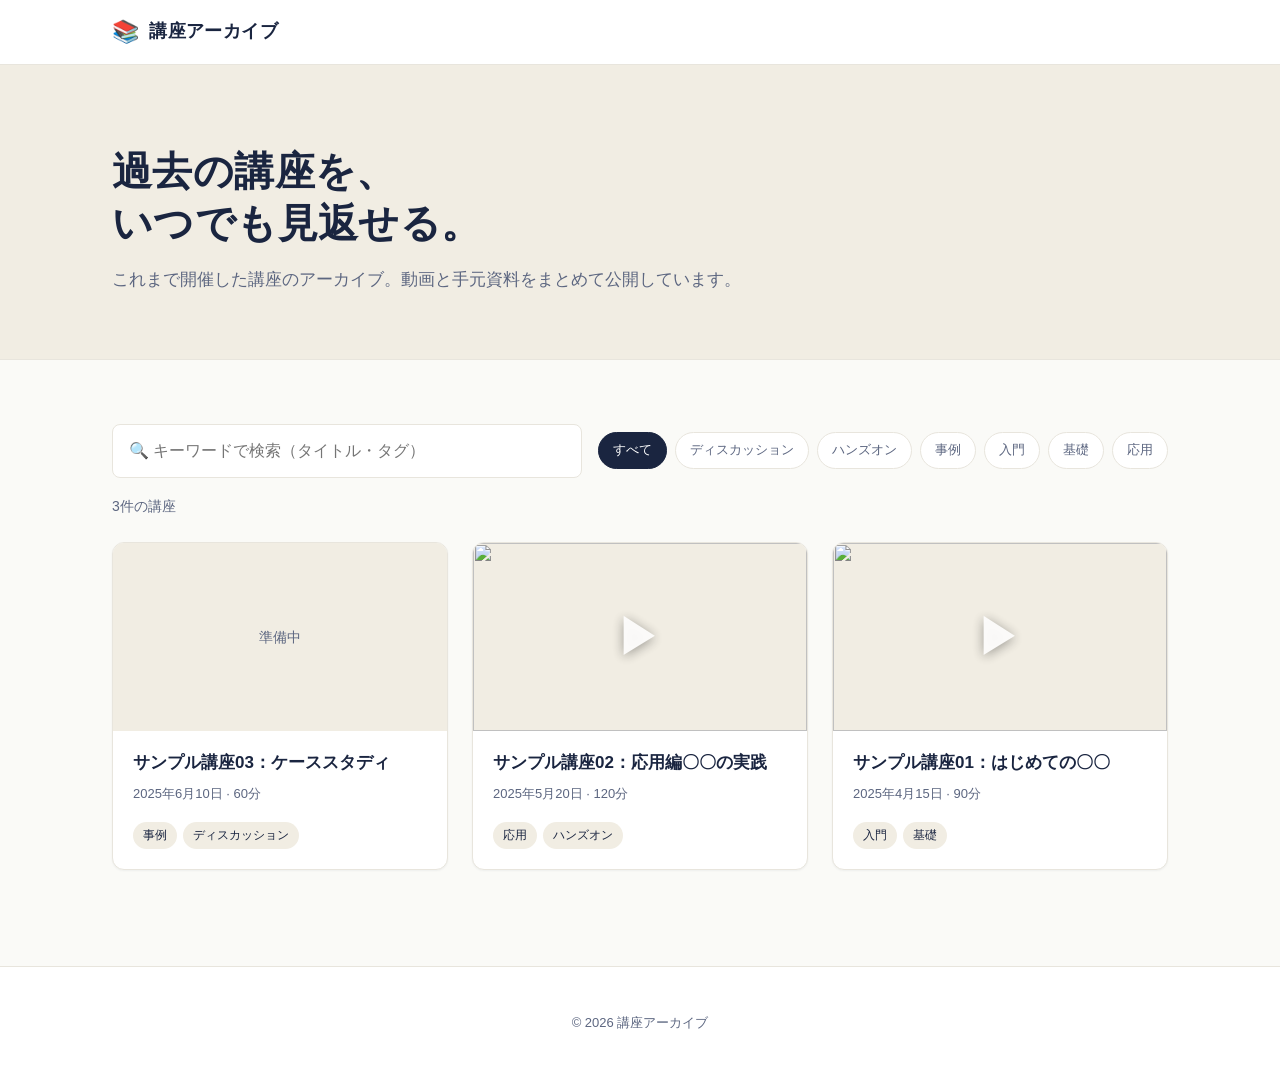
==== src/index.html @ 5f937984 "初回リリース：講座アーカイブサイト" ====
<!DOCTYPE html>
<html lang="ja">
<head>
  <meta charset="UTF-8">
  <meta name="viewport" content="width=device-width, initial-scale=1.0">
  <title>講座アーカイブ</title>
  <meta name="description" content="過去に開催した講座の動画と資料をいつでも見返せるアーカイブサイト。">
  <meta property="og:title" content="講座アーカイブ">
  <meta property="og:description" content="過去に開催した講座の動画と資料をいつでも見返せるアーカイブサイト。">
  <meta property="og:type" content="website">
  <link rel="stylesheet" href="css/style.css">
  <link rel="icon" href="data:image/svg+xml,<svg xmlns=%22http://www.w3.org/2000/svg%22 viewBox=%220 0 100 100%22><text y=%22.9em%22 font-size=%2290%22>📚</text></svg>">
</head>
<body>
  <header class="site-header">
    <div class="container header-inner">
      <a href="index.html" class="site-logo">
        <span class="logo-icon" aria-hidden="true">📚</span>
        <span class="logo-text">講座アーカイブ</span>
      </a>
    </div>
  </header>

  <main>
    <section class="hero">
      <div class="container">
        <h1 class="hero-title">過去の講座を、<br>いつでも見返せる。</h1>
        <p class="hero-sub">これまで開催した講座のアーカイブ。動画と手元資料をまとめて公開しています。</p>
      </div>
    </section>

    <section class="courses-section">
      <div class="container">
        <div class="filter-bar">
          <input type="search" id="search-input" class="search-input" placeholder="🔍 キーワードで検索（タイトル・タグ）">
          <div class="tag-filter" id="tag-filter" aria-label="タグで絞り込み"></div>
        </div>

        <p class="result-count" id="result-count" aria-live="polite"></p>

        <div class="courses-grid" id="courses-grid">
          <!-- JSで生成 -->
        </div>

        <p class="empty-state" id="empty-state" hidden>該当する講座が見つかりませんでした。</p>
      </div>
    </section>
  </main>

  <footer class="site-footer">
    <div class="container">
      <p>&copy; <span id="footer-year"></span> 講座アーカイブ</p>
    </div>
  </footer>

  <script src="data/courses.js"></script>
  <script src="js/main.js"></script>
</body>
</html>
---- src/css/style.css ----
/* ============================================
   講座アーカイブ — base style
   ============================================ */

:root {
  --bg: #FAFAF7;
  --surface: #FFFFFF;
  --text: #1A2540;
  --text-sub: #5C6680;
  --border: #E8E5DD;
  --accent: #D26A4E;
  --accent-dark: #A24E36;
  --hi-bg: #F1EDE3;
  --shadow-sm: 0 1px 2px rgba(26, 37, 64, 0.05);
  --shadow-md: 0 4px 12px rgba(26, 37, 64, 0.08);
  --shadow-lg: 0 8px 24px rgba(26, 37, 64, 0.12);
  --radius: 12px;
  --radius-sm: 8px;
  --container: 1120px;
  --font: -apple-system, BlinkMacSystemFont, "Hiragino Kaku Gothic ProN", "Yu Gothic", YuGothic, Meiryo, sans-serif;
}

* { box-sizing: border-box; }

html { scroll-behavior: smooth; }

body {
  margin: 0;
  font-family: var(--font);
  background: var(--bg);
  color: var(--text);
  font-size: 16px;
  line-height: 1.75;
  -webkit-font-smoothing: antialiased;
}

a { color: var(--accent); text-decoration: none; transition: color 0.15s ease; }
a:hover { color: var(--accent-dark); }
a:focus-visible { outline: 2px solid var(--accent); outline-offset: 2px; border-radius: 2px; }

img { max-width: 100%; display: block; }

.container {
  max-width: var(--container);
  margin: 0 auto;
  padding: 0 32px;
}
@media (max-width: 640px) {
  .container { padding: 0 16px; }
}

/* ============================================
   Header
   ============================================ */
.site-header {
  background: var(--surface);
  border-bottom: 1px solid var(--border);
  position: sticky;
  top: 0;
  z-index: 100;
  backdrop-filter: saturate(180%) blur(10px);
}
.header-inner {
  display: flex;
  align-items: center;
  height: 64px;
}
.site-logo {
  display: flex;
  align-items: center;
  gap: 10px;
  color: var(--text);
  font-weight: 700;
  font-size: 18px;
  letter-spacing: 0.02em;
}
.site-logo:hover { color: var(--text); }
.logo-icon { font-size: 22px; }

/* ============================================
   Hero
   ============================================ */
.hero {
  background: var(--hi-bg);
  padding: 80px 0 64px;
  border-bottom: 1px solid var(--border);
}
.hero-title {
  font-size: 40px;
  line-height: 1.3;
  font-weight: 700;
  margin: 0 0 16px;
  letter-spacing: 0.01em;
}
.hero-sub {
  color: var(--text-sub);
  font-size: 17px;
  margin: 0;
  max-width: 640px;
}
@media (max-width: 640px) {
  .hero { padding: 56px 0 40px; }
  .hero-title { font-size: 28px; }
  .hero-sub { font-size: 15px; }
}

/* ============================================
   Courses section
   ============================================ */
.courses-section { padding: 64px 0 96px; }
@media (max-width: 640px) {
  .courses-section { padding: 40px 0 64px; }
}

.filter-bar {
  display: flex;
  flex-wrap: wrap;
  gap: 16px;
  align-items: center;
  margin-bottom: 16px;
}
.search-input {
  flex: 1 1 280px;
  font: inherit;
  padding: 12px 16px;
  border: 1px solid var(--border);
  background: var(--surface);
  border-radius: var(--radius-sm);
  color: var(--text);
  transition: border-color 0.15s ease, box-shadow 0.15s ease;
}
.search-input:focus {
  outline: none;
  border-color: var(--accent);
  box-shadow: 0 0 0 3px rgba(210, 106, 78, 0.15);
}

.tag-filter {
  display: flex;
  flex-wrap: wrap;
  gap: 8px;
}
.tag-btn {
  font: inherit;
  font-size: 13px;
  padding: 6px 14px;
  border: 1px solid var(--border);
  background: var(--surface);
  border-radius: 999px;
  cursor: pointer;
  color: var(--text-sub);
  transition: all 0.15s ease;
}
.tag-btn:hover { color: var(--text); border-color: var(--text-sub); }
.tag-btn.active {
  background: var(--text);
  border-color: var(--text);
  color: var(--surface);
}

.result-count {
  margin: 0 0 24px;
  color: var(--text-sub);
  font-size: 14px;
}

.courses-grid {
  display: grid;
  grid-template-columns: repeat(3, 1fr);
  gap: 24px;
}
@media (max-width: 1024px) {
  .courses-grid { grid-template-columns: repeat(2, 1fr); }
}
@media (max-width: 640px) {
  .courses-grid { grid-template-columns: 1fr; gap: 16px; }
}

.course-card {
  background: var(--surface);
  border: 1px solid var(--border);
  border-radius: var(--radius);
  overflow: hidden;
  box-shadow: var(--shadow-sm);
  display: flex;
  flex-direction: column;
  transition: transform 0.2s ease, box-shadow 0.2s ease;
  color: inherit;
}
.course-card:hover {
  transform: translateY(-2px);
  box-shadow: var(--shadow-lg);
  color: inherit;
}
.course-thumb {
  aspect-ratio: 16/9;
  background: var(--hi-bg);
  position: relative;
  overflow: hidden;
}
.course-thumb img {
  width: 100%; height: 100%;
  object-fit: cover;
  display: block;
}
.course-thumb .play-icon {
  position: absolute;
  inset: 0;
  display: flex;
  align-items: center;
  justify-content: center;
  font-size: 48px;
  color: rgba(255, 255, 255, 0.95);
  text-shadow: 0 2px 12px rgba(0, 0, 0, 0.4);
  opacity: 0.9;
  transition: opacity 0.2s ease, transform 0.2s ease;
}
.course-card:hover .play-icon {
  opacity: 1;
  transform: scale(1.1);
}
.course-thumb.no-video {
  display: flex;
  align-items: center;
  justify-content: center;
  color: var(--text-sub);
  font-size: 14px;
}

.course-body {
  padding: 20px;
  display: flex;
  flex-direction: column;
  gap: 8px;
  flex: 1;
}
.course-title {
  margin: 0;
  font-size: 17px;
  font-weight: 700;
  line-height: 1.4;
  color: var(--text);
}
.course-meta {
  font-size: 13px;
  color: var(--text-sub);
}
.course-tags {
  display: flex;
  flex-wrap: wrap;
  gap: 6px;
  margin-top: auto;
  padding-top: 8px;
}
.tag {
  display: inline-block;
  font-size: 12px;
  padding: 3px 10px;
  background: var(--hi-bg);
  color: var(--text);
  border-radius: 999px;
}

.empty-state {
  text-align: center;
  color: var(--text-sub);
  padding: 48px 0;
}

/* ============================================
   Course detail
   ============================================ */
.back-link {
  display: inline-block;
  margin: 32px 0 16px;
  color: var(--text-sub);
  font-size: 14px;
}
.back-link:hover { color: var(--accent); }

.course-article {
  padding-bottom: 80px;
}
.course-article h1 {
  font-size: 32px;
  line-height: 1.3;
  margin: 8px 0 16px;
}
.course-article .article-meta {
  color: var(--text-sub);
  font-size: 14px;
  margin: 0 0 24px;
  display: flex;
  flex-wrap: wrap;
  gap: 12px;
  align-items: center;
}
.course-article .article-meta .tags-inline {
  display: flex; gap: 6px; flex-wrap: wrap;
}

.video-wrap {
  aspect-ratio: 16/9;
  background: #000;
  border-radius: var(--radius);
  overflow: hidden;
  box-shadow: var(--shadow-md);
  margin-bottom: 40px;
}
.video-wrap iframe {
  width: 100%; height: 100%; border: 0; display: block;
}
.video-placeholder {
  width: 100%; height: 100%;
  display: flex; align-items: center; justify-content: center;
  background: var(--hi-bg);
  color: var(--text-sub);
  font-size: 15px;
}

.course-article h2 {
  font-size: 22px;
  margin: 40px 0 16px;
  padding-bottom: 8px;
  border-bottom: 1px solid var(--border);
}
.course-description {
  white-space: pre-wrap;
  color: var(--text);
  font-size: 16px;
}

.materials-list {
  display: grid;
  gap: 12px;
  grid-template-columns: repeat(auto-fill, minmax(280px, 1fr));
}
.material-card {
  background: var(--surface);
  border: 1px solid var(--border);
  border-radius: var(--radius);
  padding: 16px 20px;
  display: flex;
  align-items: center;
  gap: 16px;
  transition: border-color 0.15s ease, box-shadow 0.15s ease;
  color: inherit;
}
.material-card:hover {
  border-color: var(--accent);
  box-shadow: var(--shadow-md);
  color: inherit;
}
.material-icon {
  flex-shrink: 0;
  width: 44px; height: 44px;
  background: var(--hi-bg);
  border-radius: var(--radius-sm);
  display: flex; align-items: center; justify-content: center;
  font-size: 22px;
}
.material-info { flex: 1; min-width: 0; }
.material-title {
  font-weight: 600;
  font-size: 15px;
  color: var(--text);
  line-height: 1.4;
  margin-bottom: 2px;
}
.material-detail {
  font-size: 12px;
  color: var(--text-sub);
}
.material-action {
  flex-shrink: 0;
  background: var(--accent);
  color: var(--surface);
  font-size: 13px;
  font-weight: 600;
  padding: 8px 16px;
  border-radius: var(--radius-sm);
  white-space: nowrap;
}

/* ============================================
   Footer
   ============================================ */
.site-footer {
  border-top: 1px solid var(--border);
  padding: 32px 0;
  color: var(--text-sub);
  font-size: 13px;
  text-align: center;
  background: var(--surface);
}

/* ============================================
   Reduced motion
   ============================================ */
@media (prefers-reduced-motion: reduce) {
  * { transition: none !important; animation: none !important; }
}
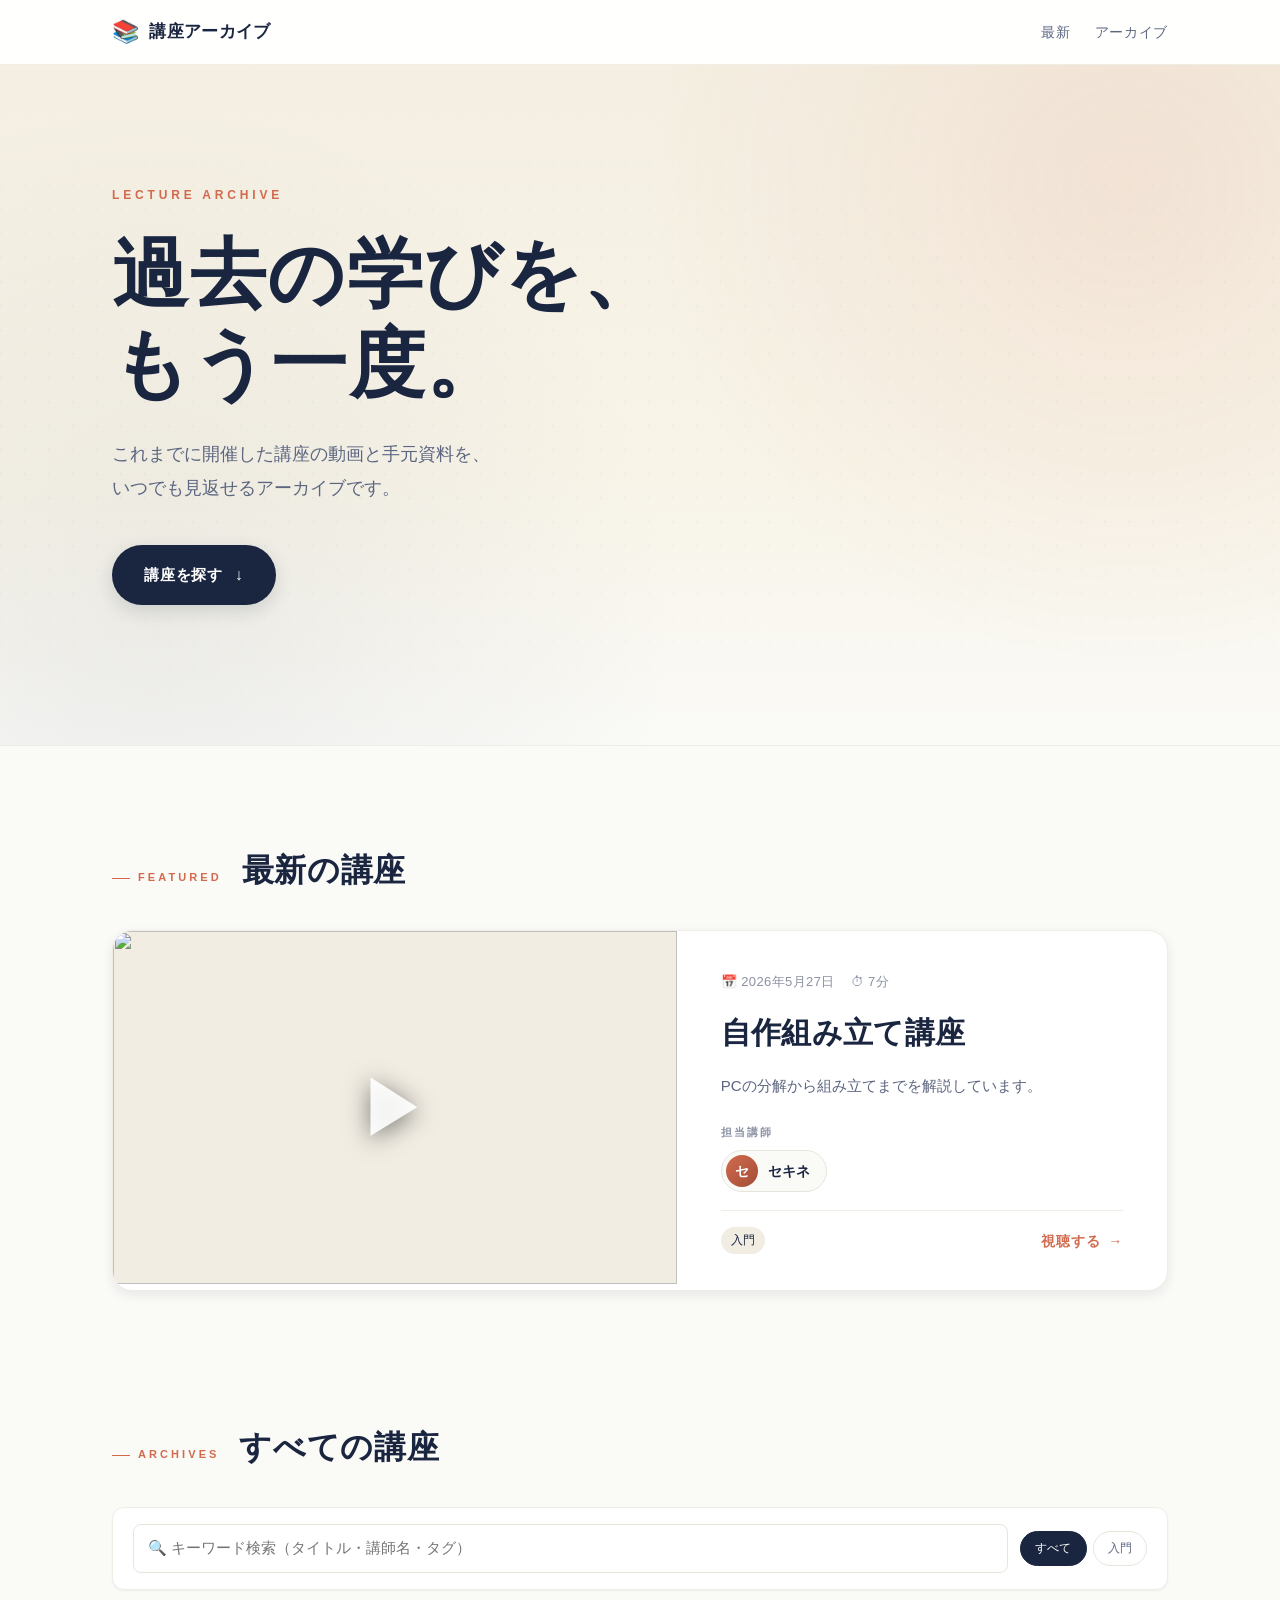
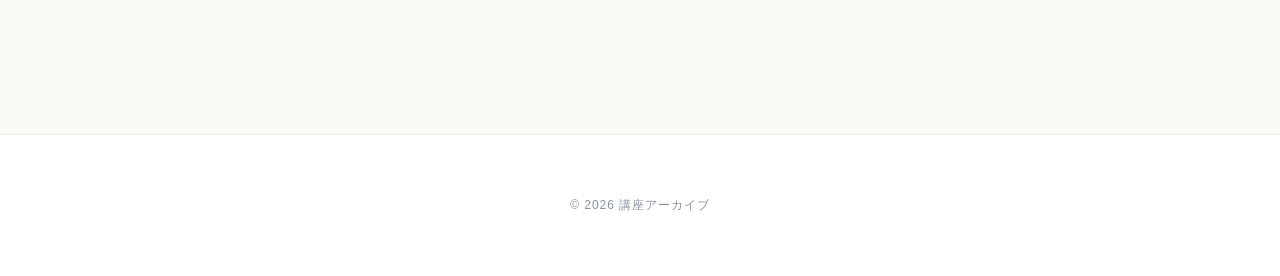
==== commit 42b7c9ed: "feat: トップを「プレミアム・エディトリアル」レイアウトに刷新（大型ヒーロー+FEATURED+ARCHIVES）+ 詳細ページの上品化" ====
--- a/src/index.html
+++ b/src/index.html
@@ -4,11 +4,11 @@
   <meta charset="UTF-8">
   <meta name="viewport" content="width=device-width, initial-scale=1.0">
   <title>講座アーカイブ</title>
-  <meta name="description" content="過去に開催した講座の動画と資料をいつでも見返せるアーカイブサイト。">
+  <meta name="description" content="過去に開催した講座の動画と資料をいつでも見返せるアーカイブ。">
   <meta property="og:title" content="講座アーカイブ">
-  <meta property="og:description" content="過去に開催した講座の動画と資料をいつでも見返せるアーカイブサイト。">
+  <meta property="og:description" content="過去に開催した講座の動画と資料を、いつでも見返せるアーカイブです。">
   <meta property="og:type" content="website">
-  <link rel="stylesheet" href="css/style.css">
+  <link rel="stylesheet" href="css/style.css?v=8">
   <link rel="icon" href="data:image/svg+xml,<svg xmlns=%22http://www.w3.org/2000/svg%22 viewBox=%220 0 100 100%22><text y=%22.9em%22 font-size=%2290%22>📚</text></svg>">
 </head>
 <body>
@@ -18,28 +18,60 @@
         <span class="logo-icon" aria-hidden="true">📚</span>
         <span class="logo-text">講座アーカイブ</span>
       </a>
+      <nav class="site-nav">
+        <a href="#featured-section">最新</a>
+        <a href="#courses">アーカイブ</a>
+      </nav>
     </div>
   </header>
 
   <main>
-    <section class="hero">
-      <div class="container">
-        <h1 class="hero-title">過去の講座を、<br>いつでも見返せる。</h1>
-        <p class="hero-sub">これまで開催した講座のアーカイブ。動画と手元資料をまとめて公開しています。</p>
+    <!-- ヒーロー -->
+    <section class="hero hero-editorial">
+      <div class="hero-decor" aria-hidden="true"></div>
+      <div class="container hero-inner">
+        <p class="hero-eyebrow">LECTURE ARCHIVE</p>
+        <h1 class="hero-title">
+          過去の学びを、<br>
+          もう一度。
+        </h1>
+        <p class="hero-sub">
+          これまでに開催した講座の動画と手元資料を、<br class="br-pc">いつでも見返せるアーカイブです。
+        </p>
+        <a href="#courses" class="hero-cta">
+          講座を探す
+          <span class="hero-cta-arrow" aria-hidden="true">↓</span>
+        </a>
       </div>
     </section>
 
-    <section class="courses-section">
+    <!-- FEATURED：最新講座 -->
+    <section id="featured-section" class="featured-section" hidden>
       <div class="container">
+        <header class="section-header">
+          <p class="section-eyebrow">FEATURED</p>
+          <h2 class="section-title">最新の講座</h2>
+        </header>
+        <div id="featured-slot"><!-- JSで描画 --></div>
+      </div>
+    </section>
+
+    <!-- ARCHIVES：一覧 -->
+    <section id="courses" class="archives-section">
+      <div class="container">
+        <header class="section-header">
+          <p class="section-eyebrow">ARCHIVES</p>
+          <h2 class="section-title">すべての講座</h2>
+        </header>
+
         <div class="filter-bar">
-          <input type="search" id="search-input" class="search-input" placeholder="🔍 キーワードで検索（タイトル・タグ）">
+          <input type="search" id="search-input" class="search-input" placeholder="🔍 キーワード検索（タイトル・講師名・タグ）">
           <div class="tag-filter" id="tag-filter" aria-label="タグで絞り込み"></div>
         </div>
-
         <p class="result-count" id="result-count" aria-live="polite"></p>
 
         <div class="courses-grid" id="courses-grid">
-          <!-- JSで生成 -->
+          <!-- JSで描画 -->
         </div>
 
         <p class="empty-state" id="empty-state" hidden>該当する講座が見つかりませんでした。</p>
@@ -53,7 +85,7 @@
     </div>
   </footer>
 
-  <script src="data/courses.js"></script>
-  <script src="js/main.js"></script>
+  <script src="data/courses.js?v=8"></script>
+  <script src="js/main.js?v=8"></script>
 </body>
 </html>
--- a/src/css/style.css
+++ b/src/css/style.css
@@ -7,17 +7,25 @@
   --surface: #FFFFFF;
   --text: #1A2540;
   --text-sub: #5C6680;
+  --text-soft: #8B91A3;
   --border: #E8E5DD;
+  --border-soft: #F0EDE5;
   --accent: #D26A4E;
   --accent-dark: #A24E36;
   --hi-bg: #F1EDE3;
+  --hi-bg-2: #E8E2D0;
   --shadow-sm: 0 1px 2px rgba(26, 37, 64, 0.05);
   --shadow-md: 0 4px 12px rgba(26, 37, 64, 0.08);
   --shadow-lg: 0 8px 24px rgba(26, 37, 64, 0.12);
+  --shadow-xl: 0 16px 48px rgba(26, 37, 64, 0.16);
   --radius: 12px;
   --radius-sm: 8px;
+  --radius-lg: 20px;
   --container: 1120px;
+  --container-wide: 1240px;
   --font: -apple-system, BlinkMacSystemFont, "Hiragino Kaku Gothic ProN", "Yu Gothic", YuGothic, Meiryo, sans-serif;
+  --font-serif: "Hiragino Mincho ProN", "Yu Mincho", YuMincho, "Times New Roman", serif;
+  --font-display: "Helvetica Neue", -apple-system, BlinkMacSystemFont, "Hiragino Kaku Gothic ProN", "Yu Gothic", sans-serif;
 }
 
 * { box-sizing: border-box; }
@@ -53,17 +61,20 @@
    Header
    ============================================ */
 .site-header {
-  background: var(--surface);
-  border-bottom: 1px solid var(--border);
+  background: rgba(255, 255, 255, 0.85);
+  border-bottom: 1px solid var(--border-soft);
   position: sticky;
   top: 0;
   z-index: 100;
-  backdrop-filter: saturate(180%) blur(10px);
+  backdrop-filter: saturate(180%) blur(12px);
+  -webkit-backdrop-filter: saturate(180%) blur(12px);
 }
 .header-inner {
   display: flex;
   align-items: center;
+  justify-content: space-between;
   height: 64px;
+  gap: 24px;
 }
 .site-logo {
   display: flex;
@@ -71,62 +82,325 @@
   gap: 10px;
   color: var(--text);
   font-weight: 700;
-  font-size: 18px;
+  font-size: 17px;
   letter-spacing: 0.02em;
 }
 .site-logo:hover { color: var(--text); }
 .logo-icon { font-size: 22px; }
 
-/* ============================================
-   Hero
-   ============================================ */
-.hero {
+.site-nav {
+  display: flex;
+  gap: 24px;
+  font-size: 14px;
+  font-weight: 500;
+}
+.site-nav a {
+  color: var(--text-sub);
+  letter-spacing: 0.05em;
+  transition: color 0.15s ease;
+}
+.site-nav a:hover { color: var(--text); }
+@media (max-width: 640px) {
+  .site-nav { display: none; }
+}
+
+/* ============================================
+   Hero (Editorial)
+   ============================================ */
+.hero-editorial {
+  position: relative;
+  padding: 120px 0 140px;
+  background: linear-gradient(180deg, #F4EFE2 0%, #F8F4E8 60%, var(--bg) 100%);
+  overflow: hidden;
+  border-bottom: 1px solid var(--border-soft);
+}
+.hero-decor {
+  position: absolute;
+  inset: 0;
+  pointer-events: none;
+  background-image:
+    radial-gradient(circle at 88% 18%, rgba(210, 106, 78, 0.10) 0%, transparent 38%),
+    radial-gradient(circle at 12% 82%, rgba(26, 37, 64, 0.06) 0%, transparent 42%);
+}
+.hero-decor::after {
+  content: "";
+  position: absolute;
+  inset: 0;
+  background-image: radial-gradient(circle at 1px 1px, rgba(26, 37, 64, 0.06) 1px, transparent 0);
+  background-size: 24px 24px;
+  opacity: 0.5;
+  mask-image: linear-gradient(180deg, transparent 0%, #000 30%, #000 70%, transparent 100%);
+  -webkit-mask-image: linear-gradient(180deg, transparent 0%, #000 30%, #000 70%, transparent 100%);
+}
+.hero-inner { position: relative; }
+.hero-eyebrow {
+  font-family: var(--font-display);
+  font-size: 12px;
+  font-weight: 700;
+  letter-spacing: 0.32em;
+  color: var(--accent);
+  margin: 0 0 24px;
+  text-transform: uppercase;
+}
+.hero-title {
+  font-family: var(--font-serif);
+  font-weight: 600;
+  font-size: clamp(40px, 6.4vw, 76px);
+  line-height: 1.18;
+  letter-spacing: 0.02em;
+  margin: 0 0 28px;
+  color: var(--text);
+}
+.hero-sub {
+  color: var(--text-sub);
+  font-size: clamp(15px, 1.4vw, 18px);
+  line-height: 1.9;
+  margin: 0 0 40px;
+  max-width: 560px;
+}
+.br-pc { display: none; }
+@media (min-width: 720px) { .br-pc { display: inline; } }
+
+.hero-cta {
+  display: inline-flex;
+  align-items: center;
+  gap: 12px;
+  padding: 16px 32px;
+  background: var(--text);
+  color: var(--surface);
+  border-radius: 999px;
+  font-size: 15px;
+  font-weight: 600;
+  letter-spacing: 0.05em;
+  transition: transform 0.2s ease, background 0.2s ease, box-shadow 0.2s ease;
+  box-shadow: 0 6px 18px rgba(26, 37, 64, 0.15);
+}
+.hero-cta:hover {
+  color: var(--surface);
+  background: #0F1A2E;
+  transform: translateY(-2px);
+  box-shadow: 0 10px 24px rgba(26, 37, 64, 0.20);
+}
+.hero-cta-arrow {
+  font-size: 16px;
+  transition: transform 0.3s ease;
+}
+.hero-cta:hover .hero-cta-arrow {
+  transform: translateY(3px);
+}
+
+@media (max-width: 640px) {
+  .hero-editorial { padding: 80px 0 90px; }
+}
+
+/* ============================================
+   Section header (eyebrow + title)
+   ============================================ */
+.section-header {
+  margin-bottom: 32px;
+  display: flex;
+  align-items: baseline;
+  gap: 20px;
+  flex-wrap: wrap;
+}
+.section-eyebrow {
+  font-family: var(--font-display);
+  font-size: 11px;
+  font-weight: 700;
+  letter-spacing: 0.28em;
+  color: var(--accent);
+  margin: 0;
+  text-transform: uppercase;
+  position: relative;
+  padding-left: 26px;
+}
+.section-eyebrow::before {
+  content: "";
+  position: absolute;
+  left: 0;
+  top: 50%;
+  width: 18px;
+  height: 1px;
+  background: var(--accent);
+}
+.section-title {
+  font-family: var(--font-serif);
+  font-size: clamp(24px, 3vw, 32px);
+  font-weight: 600;
+  letter-spacing: 0.02em;
+  margin: 0;
+  color: var(--text);
+}
+
+/* ============================================
+   FEATURED section
+   ============================================ */
+.featured-section {
+  padding: 96px 0 64px;
+}
+.featured-card {
+  display: grid;
+  grid-template-columns: 1.15fr 1fr;
+  background: var(--surface);
+  border: 1px solid var(--border-soft);
+  border-radius: var(--radius-lg);
+  overflow: hidden;
+  box-shadow: var(--shadow-md);
+  transition: transform 0.3s cubic-bezier(0.2, 0.7, 0.2, 1), box-shadow 0.3s ease;
+  color: inherit;
+}
+.featured-card:hover {
+  transform: translateY(-4px);
+  box-shadow: var(--shadow-xl);
+  color: inherit;
+}
+@media (max-width: 860px) {
+  .featured-card { grid-template-columns: 1fr; }
+}
+
+.featured-thumb {
+  position: relative;
   background: var(--hi-bg);
-  padding: 80px 0 64px;
-  border-bottom: 1px solid var(--border);
-}
-.hero-title {
-  font-size: 40px;
-  line-height: 1.3;
+  aspect-ratio: 16 / 10;
+  overflow: hidden;
+}
+.featured-thumb img {
+  width: 100%; height: 100%;
+  object-fit: cover;
+  transition: transform 0.6s ease;
+}
+.featured-card:hover .featured-thumb img {
+  transform: scale(1.04);
+}
+.featured-thumb.no-video {
+  display: flex; align-items: center; justify-content: center;
+  color: var(--text-sub);
+}
+.play-icon-lg {
+  position: absolute;
+  inset: 0;
+  display: flex;
+  align-items: center;
+  justify-content: center;
+  font-size: 72px;
+  color: rgba(255,255,255,0.9);
+  text-shadow: 0 4px 24px rgba(0,0,0,0.5);
+  pointer-events: none;
+  transition: transform 0.3s ease, opacity 0.3s ease;
+}
+.featured-card:hover .play-icon-lg {
+  transform: scale(1.1);
+}
+
+.featured-body {
+  padding: 40px 44px 36px;
+  display: flex;
+  flex-direction: column;
+  gap: 18px;
+}
+@media (max-width: 640px) {
+  .featured-body { padding: 28px 24px 24px; gap: 14px; }
+}
+.featured-meta {
+  display: flex;
+  gap: 16px;
+  flex-wrap: wrap;
+  color: var(--text-soft);
+  font-size: 13px;
+  font-weight: 500;
+  letter-spacing: 0.03em;
+}
+.featured-title {
+  font-family: var(--font-serif);
+  font-size: clamp(22px, 2.6vw, 30px);
+  font-weight: 600;
+  line-height: 1.4;
+  letter-spacing: 0.01em;
+  margin: 0;
+  color: var(--text);
+}
+.featured-desc {
+  color: var(--text-sub);
+  font-size: 15px;
+  line-height: 1.8;
+  margin: 0;
+}
+.featured-lecturers {
+  display: flex;
+  flex-direction: column;
+  gap: 8px;
+  padding-top: 6px;
+}
+.featured-lecturers-label {
+  font-size: 11px;
   font-weight: 700;
-  margin: 0 0 16px;
-  letter-spacing: 0.01em;
-}
-.hero-sub {
-  color: var(--text-sub);
-  font-size: 17px;
-  margin: 0;
-  max-width: 640px;
-}
-@media (max-width: 640px) {
-  .hero { padding: 56px 0 40px; }
-  .hero-title { font-size: 28px; }
-  .hero-sub { font-size: 15px; }
-}
-
-/* ============================================
-   Courses section
+  letter-spacing: 0.18em;
+  color: var(--text-soft);
+}
+.featured-footer {
+  margin-top: auto;
+  padding-top: 16px;
+  display: flex;
+  align-items: center;
+  justify-content: space-between;
+  gap: 12px;
+  flex-wrap: wrap;
+  border-top: 1px solid var(--border-soft);
+}
+.featured-tags {
+  display: flex; gap: 6px; flex-wrap: wrap;
+}
+.featured-cta {
+  display: inline-flex;
+  align-items: center;
+  gap: 8px;
+  font-size: 14px;
+  font-weight: 700;
+  color: var(--accent);
+  letter-spacing: 0.05em;
+  transition: gap 0.2s ease;
+}
+.featured-card:hover .featured-cta {
+  gap: 14px;
+}
+
+/* ============================================
+   ARCHIVES section
+   ============================================ */
+.archives-section {
+  padding: 64px 0 120px;
+}
+
+/* ============================================
+   Courses section (legacy alias for backward compat)
    ============================================ */
 .courses-section { padding: 64px 0 96px; }
 @media (max-width: 640px) {
-  .courses-section { padding: 40px 0 64px; }
+  .courses-section,
+  .archives-section { padding: 40px 0 64px; }
 }
 
 .filter-bar {
   display: flex;
   flex-wrap: wrap;
-  gap: 16px;
-  align-items: center;
-  margin-bottom: 16px;
+  gap: 12px;
+  align-items: center;
+  margin-bottom: 12px;
+  padding: 16px 20px;
+  background: var(--surface);
+  border: 1px solid var(--border-soft);
+  border-radius: var(--radius);
+  box-shadow: var(--shadow-sm);
 }
 .search-input {
   flex: 1 1 280px;
   font: inherit;
-  padding: 12px 16px;
+  padding: 10px 14px;
   border: 1px solid var(--border);
   background: var(--surface);
   border-radius: var(--radius-sm);
   color: var(--text);
+  font-size: 15px;
   transition: border-color 0.15s ease, box-shadow 0.15s ease;
 }
 .search-input:focus {
@@ -138,17 +412,19 @@
 .tag-filter {
   display: flex;
   flex-wrap: wrap;
-  gap: 8px;
+  gap: 6px;
 }
 .tag-btn {
   font: inherit;
-  font-size: 13px;
+  font-size: 12px;
+  font-weight: 500;
   padding: 6px 14px;
   border: 1px solid var(--border);
-  background: var(--surface);
+  background: transparent;
   border-radius: 999px;
   cursor: pointer;
   color: var(--text-sub);
+  letter-spacing: 0.02em;
   transition: all 0.15s ease;
 }
 .tag-btn:hover { color: var(--text); border-color: var(--text-sub); }
@@ -160,17 +436,18 @@
 
 .result-count {
   margin: 0 0 24px;
-  color: var(--text-sub);
-  font-size: 14px;
+  color: var(--text-soft);
+  font-size: 13px;
+  letter-spacing: 0.02em;
 }
 
 .courses-grid {
   display: grid;
   grid-template-columns: repeat(3, 1fr);
-  gap: 24px;
+  gap: 28px;
 }
 @media (max-width: 1024px) {
-  .courses-grid { grid-template-columns: repeat(2, 1fr); }
+  .courses-grid { grid-template-columns: repeat(2, 1fr); gap: 20px; }
 }
 @media (max-width: 640px) {
   .courses-grid { grid-template-columns: 1fr; gap: 16px; }
@@ -178,18 +455,19 @@
 
 .course-card {
   background: var(--surface);
-  border: 1px solid var(--border);
+  border: 1px solid var(--border-soft);
   border-radius: var(--radius);
   overflow: hidden;
   box-shadow: var(--shadow-sm);
   display: flex;
   flex-direction: column;
-  transition: transform 0.2s ease, box-shadow 0.2s ease;
+  transition: transform 0.25s cubic-bezier(0.2, 0.7, 0.2, 1), box-shadow 0.25s ease, border-color 0.2s ease;
   color: inherit;
 }
 .course-card:hover {
-  transform: translateY(-2px);
+  transform: translateY(-4px);
   box-shadow: var(--shadow-lg);
+  border-color: var(--border);
   color: inherit;
 }
 .course-thumb {
@@ -228,22 +506,26 @@
 }
 
 .course-body {
-  padding: 20px;
+  padding: 22px 22px 22px;
   display: flex;
   flex-direction: column;
-  gap: 8px;
+  gap: 10px;
   flex: 1;
 }
 .course-title {
   margin: 0;
+  font-family: var(--font-serif);
   font-size: 17px;
-  font-weight: 700;
-  line-height: 1.4;
+  font-weight: 600;
+  line-height: 1.5;
+  letter-spacing: 0.01em;
   color: var(--text);
 }
 .course-meta {
-  font-size: 13px;
-  color: var(--text-sub);
+  font-size: 12px;
+  color: var(--text-soft);
+  font-weight: 500;
+  letter-spacing: 0.03em;
 }
 .course-tags {
   display: flex;
@@ -261,6 +543,110 @@
   border-radius: 999px;
 }
 
+/* ============================================
+   担当講師チップ（卵スタイル：丸アバター+名前）
+   ============================================ */
+
+/* 一覧カード用：小さい卵 */
+.card-lecturers {
+  display: flex;
+  flex-wrap: wrap;
+  gap: 6px;
+  margin-top: 4px;
+}
+.lecturer-egg {
+  display: inline-flex;
+  align-items: center;
+  gap: 6px;
+  padding: 2px 10px 2px 2px;
+  background: var(--surface);
+  border: 1px solid var(--border);
+  border-radius: 999px;
+  font-size: 12px;
+  color: var(--text);
+  line-height: 1.4;
+  max-width: 100%;
+}
+.lecturer-egg.more {
+  padding: 4px 10px;
+  background: var(--hi-bg);
+  border-color: transparent;
+  color: var(--text-sub);
+  font-weight: 600;
+}
+.lecturer-egg-avatar {
+  width: 22px;
+  height: 22px;
+  border-radius: 50%;
+  background: linear-gradient(135deg, var(--accent) 0%, var(--accent-dark) 100%);
+  color: var(--surface);
+  display: inline-flex;
+  align-items: center;
+  justify-content: center;
+  font-size: 11px;
+  font-weight: 700;
+  flex-shrink: 0;
+}
+.lecturer-egg-name {
+  white-space: nowrap;
+  overflow: hidden;
+  text-overflow: ellipsis;
+  max-width: 100px;
+}
+
+/* 詳細ページ用：大きめの卵 */
+.lecturers-block {
+  margin: 0 0 32px;
+  padding: 16px 20px;
+  background: var(--surface);
+  border: 1px solid var(--border);
+  border-radius: var(--radius);
+  display: flex;
+  flex-wrap: wrap;
+  align-items: center;
+  gap: 16px;
+}
+.lecturers-label {
+  font-size: 13px;
+  font-weight: 600;
+  color: var(--text-sub);
+  letter-spacing: 0.05em;
+  white-space: nowrap;
+}
+.lecturer-chips {
+  display: flex;
+  flex-wrap: wrap;
+  gap: 10px;
+  flex: 1;
+}
+.lecturer-chip {
+  display: inline-flex;
+  align-items: center;
+  gap: 10px;
+  padding: 4px 16px 4px 4px;
+  background: var(--bg);
+  border: 1px solid var(--border);
+  border-radius: 999px;
+}
+.lecturer-avatar {
+  width: 32px;
+  height: 32px;
+  border-radius: 50%;
+  background: linear-gradient(135deg, var(--accent) 0%, var(--accent-dark) 100%);
+  color: var(--surface);
+  display: inline-flex;
+  align-items: center;
+  justify-content: center;
+  font-size: 14px;
+  font-weight: 700;
+  flex-shrink: 0;
+}
+.lecturer-name {
+  font-size: 14px;
+  font-weight: 600;
+  color: var(--text);
+}
+
 .empty-state {
   text-align: center;
   color: var(--text-sub);
@@ -271,28 +657,41 @@
    Course detail
    ============================================ */
 .back-link {
-  display: inline-block;
-  margin: 32px 0 16px;
-  color: var(--text-sub);
-  font-size: 14px;
-}
-.back-link:hover { color: var(--accent); }
+  display: inline-flex;
+  align-items: center;
+  gap: 6px;
+  margin: 40px 0 24px;
+  color: var(--text-soft);
+  font-size: 13px;
+  font-weight: 500;
+  letter-spacing: 0.03em;
+  transition: color 0.15s ease, gap 0.15s ease;
+}
+.back-link:hover { color: var(--accent); gap: 10px; }
 
 .course-article {
-  padding-bottom: 80px;
+  padding-bottom: 120px;
+  max-width: 880px;
+  margin: 0 auto;
 }
 .course-article h1 {
-  font-size: 32px;
-  line-height: 1.3;
-  margin: 8px 0 16px;
+  font-family: var(--font-serif);
+  font-size: clamp(28px, 4vw, 44px);
+  font-weight: 600;
+  line-height: 1.35;
+  letter-spacing: 0.01em;
+  margin: 8px 0 20px;
+  color: var(--text);
 }
 .course-article .article-meta {
-  color: var(--text-sub);
-  font-size: 14px;
-  margin: 0 0 24px;
-  display: flex;
-  flex-wrap: wrap;
-  gap: 12px;
+  color: var(--text-soft);
+  font-size: 13px;
+  font-weight: 500;
+  letter-spacing: 0.03em;
+  margin: 0 0 36px;
+  display: flex;
+  flex-wrap: wrap;
+  gap: 18px;
   align-items: center;
 }
 .course-article .article-meta .tags-inline {
@@ -319,16 +718,32 @@
 }
 
 .course-article h2 {
+  font-family: var(--font-serif);
   font-size: 22px;
-  margin: 40px 0 16px;
-  padding-bottom: 8px;
-  border-bottom: 1px solid var(--border);
+  font-weight: 600;
+  letter-spacing: 0.02em;
+  margin: 56px 0 20px;
+  padding-bottom: 12px;
+  border-bottom: 1px solid var(--border-soft);
+  position: relative;
+}
+.course-article h2::after {
+  content: "";
+  position: absolute;
+  left: 0; bottom: -1px;
+  width: 40px; height: 2px;
+  background: var(--accent);
 }
 .course-description {
   white-space: pre-wrap;
   color: var(--text);
   font-size: 16px;
-}
+  line-height: 1.95;
+}
+
+/* ============================================
+   Footer
+   ============================================ */
 
 .materials-list {
   display: grid;
@@ -386,12 +801,13 @@
    Footer
    ============================================ */
 .site-footer {
-  border-top: 1px solid var(--border);
-  padding: 32px 0;
-  color: var(--text-sub);
-  font-size: 13px;
+  border-top: 1px solid var(--border-soft);
+  padding: 48px 0;
+  color: var(--text-soft);
+  font-size: 12px;
   text-align: center;
   background: var(--surface);
+  letter-spacing: 0.08em;
 }
 
 /* ============================================
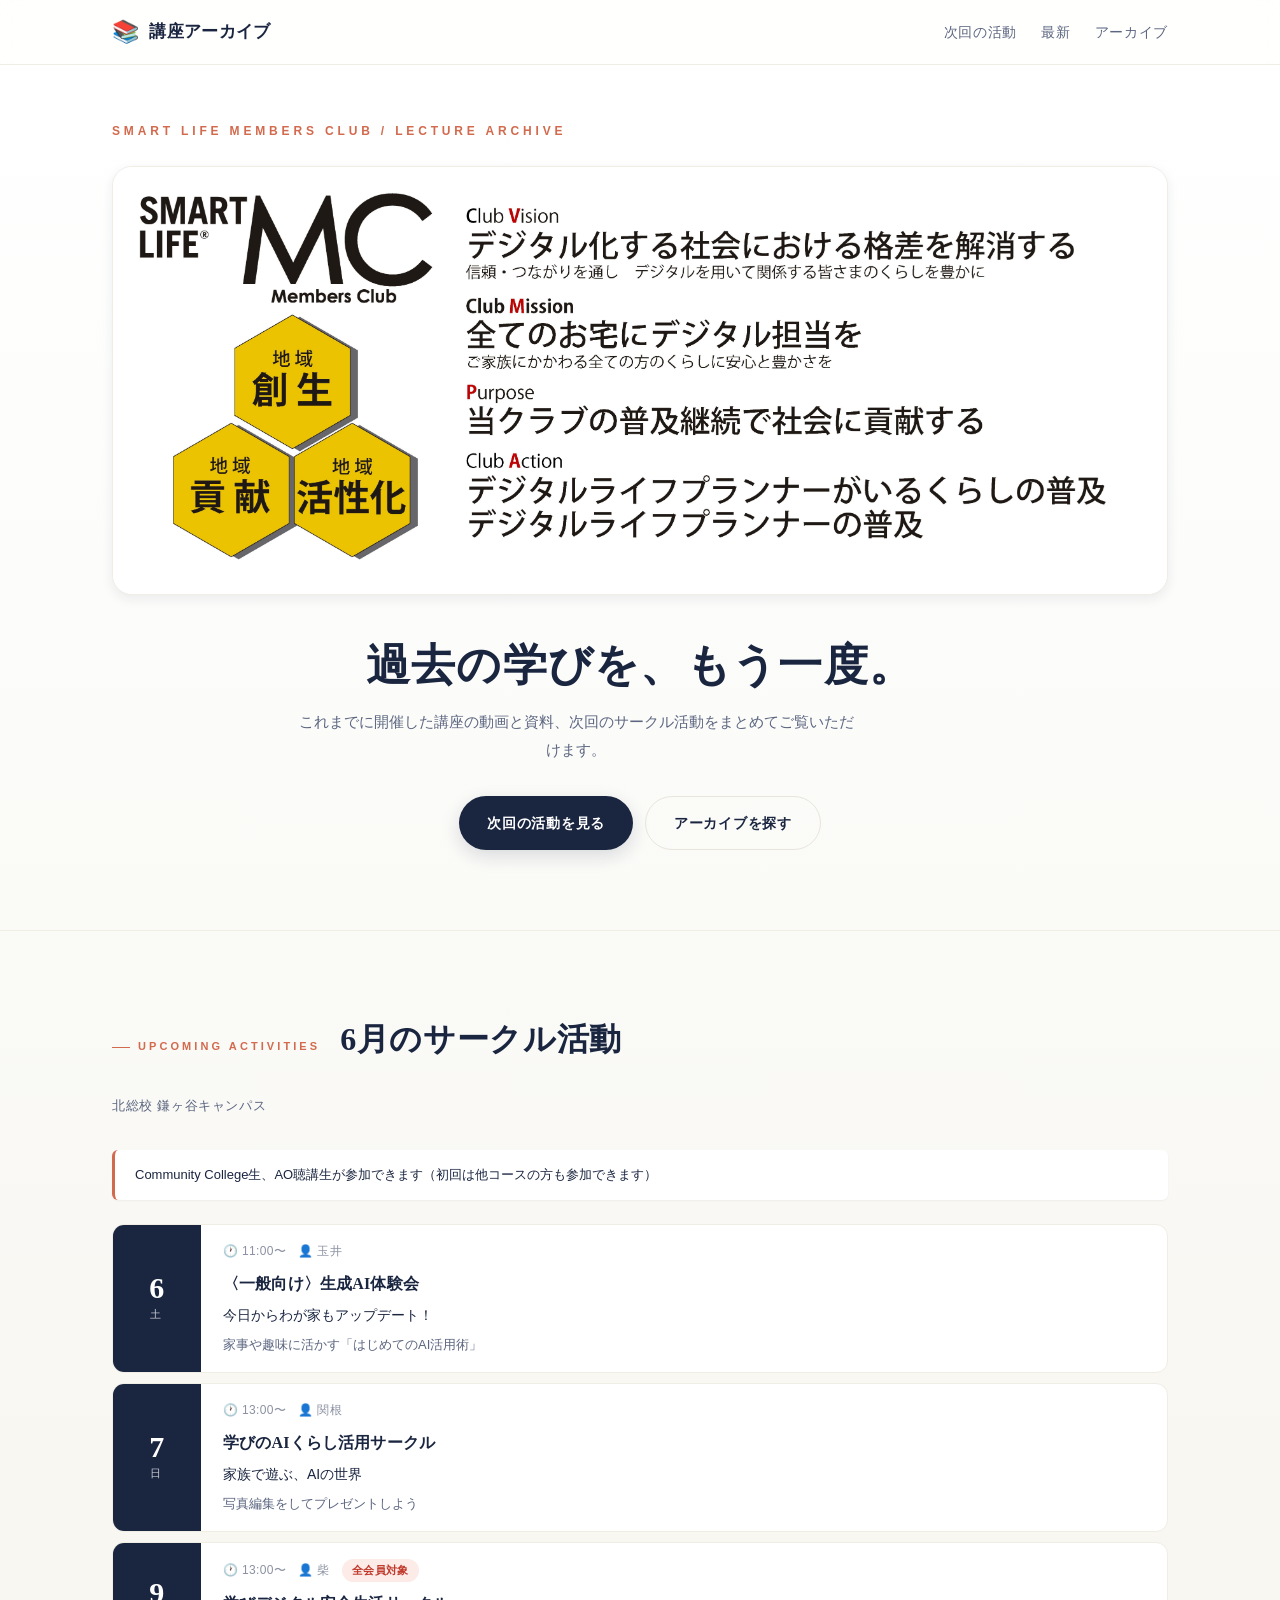
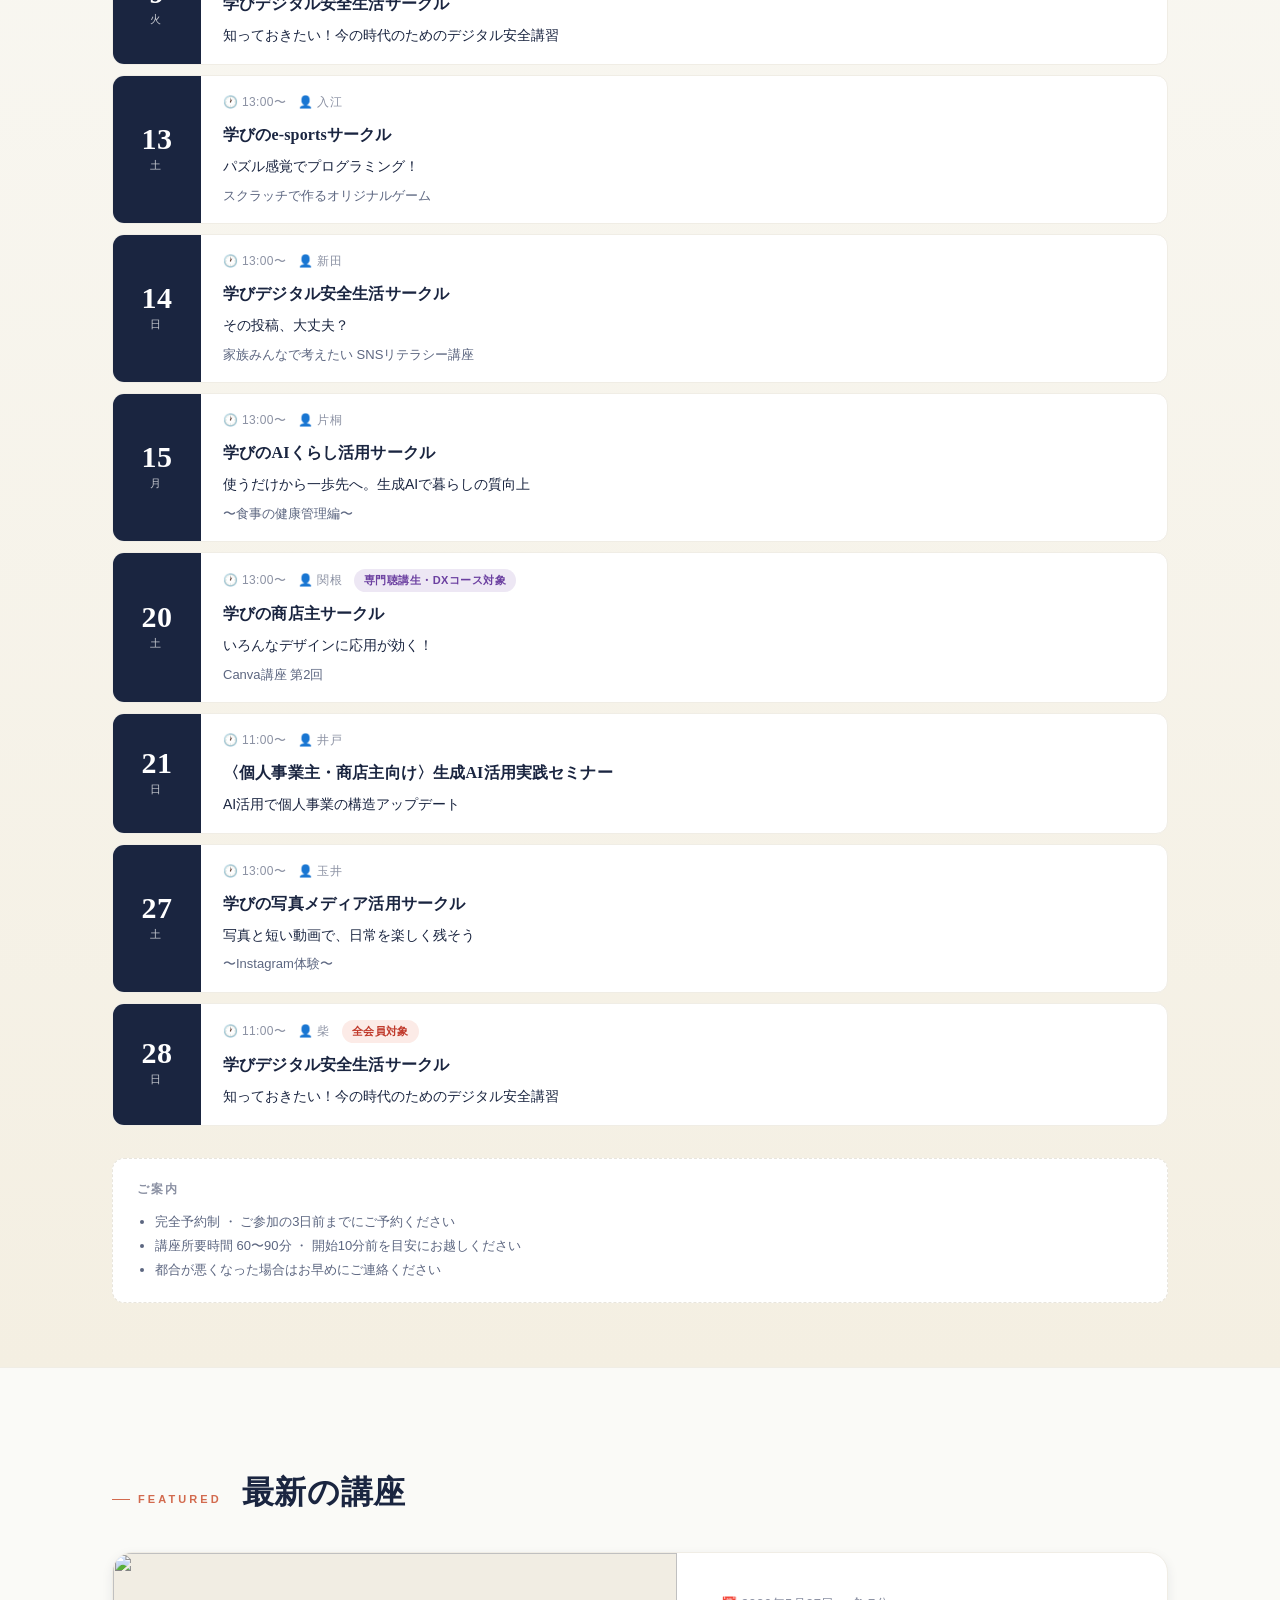
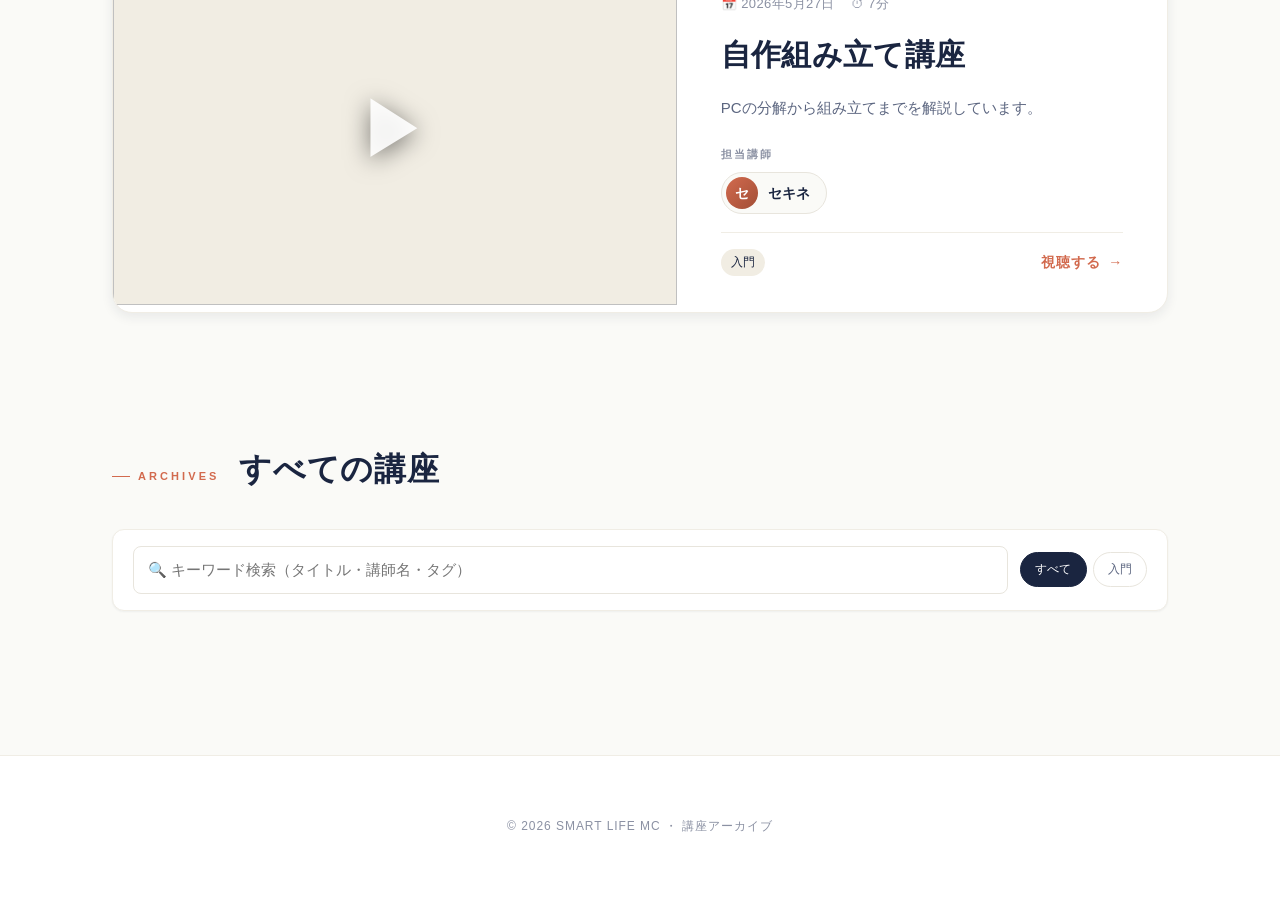
==== commit 2d6360f0: "feat: バナー画像をヒーローに配置（全文表示）+ 次回のサークル活動セクション（6月鎌ヶ谷10件）追加" ====
--- a/src/index.html
+++ b/src/index.html
@@ -3,12 +3,12 @@
 <head>
   <meta charset="UTF-8">
   <meta name="viewport" content="width=device-width, initial-scale=1.0">
-  <title>講座アーカイブ</title>
-  <meta name="description" content="過去に開催した講座の動画と資料をいつでも見返せるアーカイブ。">
-  <meta property="og:title" content="講座アーカイブ">
-  <meta property="og:description" content="過去に開催した講座の動画と資料を、いつでも見返せるアーカイブです。">
+  <title>SMART LIFE MC | 講座アーカイブ</title>
+  <meta name="description" content="北総校 鎌ヶ谷キャンパス｜講座アーカイブと次回のサークル活動スケジュール。">
+  <meta property="og:title" content="SMART LIFE MC | 講座アーカイブ">
+  <meta property="og:description" content="過去の講座と次回のサークル活動を、いつでも見返せるアーカイブです。">
   <meta property="og:type" content="website">
-  <link rel="stylesheet" href="css/style.css?v=8">
+  <link rel="stylesheet" href="css/style.css?v=9">
   <link rel="icon" href="data:image/svg+xml,<svg xmlns=%22http://www.w3.org/2000/svg%22 viewBox=%220 0 100 100%22><text y=%22.9em%22 font-size=%2290%22>📚</text></svg>">
 </head>
 <body>
@@ -19,6 +19,7 @@
         <span class="logo-text">講座アーカイブ</span>
       </a>
       <nav class="site-nav">
+        <a href="#schedule">次回の活動</a>
         <a href="#featured-section">最新</a>
         <a href="#courses">アーカイブ</a>
       </nav>
@@ -26,22 +27,44 @@
   </header>
 
   <main>
-    <!-- ヒーロー -->
-    <section class="hero hero-editorial">
-      <div class="hero-decor" aria-hidden="true"></div>
+    <!-- ヒーロー：バナー全文表示 -->
+    <section class="hero hero-banner">
       <div class="container hero-inner">
-        <p class="hero-eyebrow">LECTURE ARCHIVE</p>
-        <h1 class="hero-title">
-          過去の学びを、<br>
-          もう一度。
-        </h1>
-        <p class="hero-sub">
-          これまでに開催した講座の動画と手元資料を、<br class="br-pc">いつでも見返せるアーカイブです。
-        </p>
-        <a href="#courses" class="hero-cta">
-          講座を探す
-          <span class="hero-cta-arrow" aria-hidden="true">↓</span>
-        </a>
+        <p class="hero-eyebrow">SMART LIFE MEMBERS CLUB / LECTURE ARCHIVE</p>
+        <figure class="hero-banner-figure">
+          <img src="assets/images/banner.jpg" alt="SMART LIFE MC — Club Vision: デジタル化する社会における格差を解消する / Club Mission: 全てのお宅にデジタル担当を / Purpose: 当クラブの普及継続で社会に貢献する / Club Action: デジタルライフプランナーがいるくらしの普及" loading="eager">
+        </figure>
+        <div class="hero-meta">
+          <h1 class="hero-title">過去の学びを、もう一度。</h1>
+          <p class="hero-sub">これまでに開催した講座の動画と資料、次回のサークル活動をまとめてご覧いただけます。</p>
+          <div class="hero-actions">
+            <a href="#schedule" class="btn-pill btn-pill-primary">次回の活動を見る</a>
+            <a href="#courses" class="btn-pill btn-pill-ghost">アーカイブを探す</a>
+          </div>
+        </div>
+      </div>
+    </section>
+
+    <!-- 次回のサークル活動 -->
+    <section id="schedule" class="schedule-section">
+      <div class="container">
+        <header class="section-header">
+          <p class="section-eyebrow">UPCOMING ACTIVITIES</p>
+          <h2 class="section-title"><span id="schedule-month-label">6月</span>のサークル活動</h2>
+          <p class="section-sub" id="schedule-campus">北総校 鎌ヶ谷キャンパス</p>
+        </header>
+
+        <div class="schedule-notice" id="schedule-notice">
+          <!-- JS -->
+        </div>
+
+        <ol class="schedule-list" id="schedule-list">
+          <!-- JS -->
+        </ol>
+
+        <div class="schedule-footnote" id="schedule-footnote">
+          <!-- JS -->
+        </div>
       </div>
     </section>
 
@@ -52,7 +75,7 @@
           <p class="section-eyebrow">FEATURED</p>
           <h2 class="section-title">最新の講座</h2>
         </header>
-        <div id="featured-slot"><!-- JSで描画 --></div>
+        <div id="featured-slot"></div>
       </div>
     </section>
 
@@ -70,10 +93,7 @@
         </div>
         <p class="result-count" id="result-count" aria-live="polite"></p>
 
-        <div class="courses-grid" id="courses-grid">
-          <!-- JSで描画 -->
-        </div>
-
+        <div class="courses-grid" id="courses-grid"></div>
         <p class="empty-state" id="empty-state" hidden>該当する講座が見つかりませんでした。</p>
       </div>
     </section>
@@ -81,11 +101,12 @@
 
   <footer class="site-footer">
     <div class="container">
-      <p>&copy; <span id="footer-year"></span> 講座アーカイブ</p>
+      <p>&copy; <span id="footer-year"></span> SMART LIFE MC ・ 講座アーカイブ</p>
     </div>
   </footer>
 
-  <script src="data/courses.js?v=8"></script>
-  <script src="js/main.js?v=8"></script>
+  <script src="data/courses.js?v=9"></script>
+  <script src="data/schedule.js?v=9"></script>
+  <script src="js/main.js?v=9"></script>
 </body>
 </html>
--- a/src/css/style.css
+++ b/src/css/style.css
@@ -105,7 +105,101 @@
 }
 
 /* ============================================
-   Hero (Editorial)
+   Hero — Banner type (画像が主役)
+   ============================================ */
+.hero-banner {
+  padding: 56px 0 80px;
+  background: linear-gradient(180deg, #FFFFFF 0%, var(--bg) 100%);
+  border-bottom: 1px solid var(--border-soft);
+}
+.hero-banner .hero-eyebrow {
+  margin-bottom: 24px;
+}
+.hero-banner-figure {
+  margin: 0 0 40px;
+  background: var(--surface);
+  border: 1px solid var(--border-soft);
+  border-radius: var(--radius-lg);
+  overflow: hidden;
+  box-shadow: var(--shadow-md);
+  display: block;
+}
+.hero-banner-figure img {
+  width: 100%;
+  height: auto;
+  display: block;
+  /* バナーは object-fit:contain ではなく素直に縦横比維持で表示 */
+}
+.hero-meta {
+  text-align: center;
+  max-width: 720px;
+  margin: 0 auto;
+  padding: 0 16px;
+}
+.hero-meta .hero-title {
+  font-family: var(--font-serif);
+  font-weight: 600;
+  font-size: clamp(28px, 4.2vw, 44px);
+  line-height: 1.4;
+  letter-spacing: 0.03em;
+  margin: 0 0 12px;
+  color: var(--text);
+}
+.hero-meta .hero-sub {
+  color: var(--text-sub);
+  font-size: 15px;
+  line-height: 1.85;
+  margin: 0 0 32px;
+}
+.hero-actions {
+  display: inline-flex;
+  gap: 12px;
+  flex-wrap: wrap;
+  justify-content: center;
+}
+.btn-pill {
+  display: inline-flex;
+  align-items: center;
+  gap: 8px;
+  padding: 14px 28px;
+  font-size: 14px;
+  font-weight: 600;
+  letter-spacing: 0.05em;
+  border-radius: 999px;
+  transition: transform 0.2s ease, background 0.2s ease, color 0.2s ease, box-shadow 0.2s ease;
+}
+.btn-pill-primary {
+  background: var(--text);
+  color: var(--surface);
+  box-shadow: 0 6px 18px rgba(26, 37, 64, 0.15);
+}
+.btn-pill-primary:hover {
+  color: var(--surface);
+  background: #0F1A2E;
+  transform: translateY(-2px);
+  box-shadow: 0 10px 24px rgba(26, 37, 64, 0.20);
+}
+.btn-pill-ghost {
+  background: transparent;
+  color: var(--text);
+  border: 1px solid var(--border);
+}
+.btn-pill-ghost:hover {
+  color: var(--text);
+  border-color: var(--text);
+  background: var(--hi-bg);
+}
+
+@media (max-width: 640px) {
+  .hero-banner { padding: 40px 0 60px; }
+  .hero-banner-figure { border-radius: var(--radius); margin-bottom: 28px; }
+  .hero-meta .hero-title { font-size: 22px; }
+  .hero-meta .hero-sub { font-size: 14px; margin-bottom: 24px; }
+  .btn-pill { padding: 12px 22px; font-size: 13px; }
+}
+
+/* ============================================
+   Hero (Editorial) — 旧バージョン用に残す
    ============================================ */
 .hero-editorial {
   position: relative;
@@ -233,6 +327,163 @@
 }
 
 /* ============================================
+   SCHEDULE section
+   ============================================ */
+.schedule-section {
+  padding: 80px 0 64px;
+  background: linear-gradient(180deg, var(--bg) 0%, #F4EFE2 100%);
+  border-bottom: 1px solid var(--border-soft);
+}
+.section-sub {
+  width: 100%;
+  margin: 8px 0 0;
+  font-size: 13px;
+  color: var(--text-sub);
+  font-weight: 500;
+  letter-spacing: 0.05em;
+}
+.schedule-notice {
+  background: var(--surface);
+  border-left: 3px solid var(--accent);
+  padding: 14px 20px;
+  margin-bottom: 24px;
+  border-radius: 6px;
+  box-shadow: var(--shadow-sm);
+}
+.schedule-notice p {
+  margin: 0;
+  font-size: 13px;
+  color: var(--text);
+  line-height: 1.7;
+}
+
+.schedule-list {
+  list-style: none;
+  margin: 0;
+  padding: 0;
+  display: grid;
+  gap: 10px;
+}
+.schedule-item {
+  display: grid;
+  grid-template-columns: 88px 1fr;
+  background: var(--surface);
+  border: 1px solid var(--border-soft);
+  border-radius: var(--radius);
+  overflow: hidden;
+  transition: transform 0.2s ease, box-shadow 0.2s ease, border-color 0.2s ease;
+}
+.schedule-item:hover {
+  transform: translateX(2px);
+  box-shadow: var(--shadow-md);
+  border-color: var(--border);
+}
+.schedule-date {
+  background: var(--text);
+  color: var(--surface);
+  display: flex;
+  flex-direction: column;
+  align-items: center;
+  justify-content: center;
+  padding: 16px 8px;
+  gap: 2px;
+}
+.schedule-day-num {
+  font-family: var(--font-serif);
+  font-size: 30px;
+  font-weight: 600;
+  line-height: 1;
+  letter-spacing: 0.02em;
+}
+.schedule-day-week {
+  font-size: 11px;
+  letter-spacing: 0.2em;
+  opacity: 0.75;
+}
+.schedule-body {
+  padding: 16px 22px;
+  display: flex;
+  flex-direction: column;
+  gap: 6px;
+  min-width: 0;
+}
+.schedule-meta {
+  display: flex;
+  flex-wrap: wrap;
+  gap: 12px;
+  align-items: center;
+  font-size: 12px;
+  color: var(--text-soft);
+  letter-spacing: 0.03em;
+  font-weight: 500;
+}
+.schedule-time, .schedule-lecturer { white-space: nowrap; }
+.schedule-tag {
+  font-size: 11px;
+  font-weight: 600;
+  padding: 2px 10px;
+  border-radius: 999px;
+  letter-spacing: 0.04em;
+  background: var(--hi-bg);
+  color: var(--text-sub);
+}
+.schedule-tag.all { background: #FCEBE7; color: #C0392B; }
+.schedule-tag.specialty { background: #EDE7F4; color: #6B3FA0; }
+
+.schedule-circle {
+  margin: 4px 0 2px;
+  font-family: var(--font-serif);
+  font-size: 16px;
+  font-weight: 600;
+  color: var(--text);
+  letter-spacing: 0.01em;
+  line-height: 1.5;
+}
+.schedule-title {
+  margin: 0;
+  color: var(--text);
+  font-size: 14px;
+  line-height: 1.7;
+}
+.schedule-sub {
+  margin: 0;
+  color: var(--text-sub);
+  font-size: 13px;
+  line-height: 1.7;
+}
+
+.schedule-footnote {
+  margin-top: 32px;
+  padding: 20px 24px;
+  background: var(--surface);
+  border-radius: var(--radius);
+  border: 1px dashed var(--border);
+}
+.schedule-footnote-title {
+  margin: 0 0 10px;
+  font-size: 12px;
+  font-weight: 700;
+  letter-spacing: 0.18em;
+  color: var(--text-soft);
+}
+.schedule-footnote ul {
+  margin: 0;
+  padding-left: 18px;
+  color: var(--text-sub);
+  font-size: 13px;
+  line-height: 1.85;
+}
+
+@media (max-width: 640px) {
+  .schedule-section { padding: 56px 0 48px; }
+  .schedule-item { grid-template-columns: 64px 1fr; }
+  .schedule-date { padding: 12px 4px; }
+  .schedule-day-num { font-size: 22px; }
+  .schedule-body { padding: 14px 16px; }
+  .schedule-circle { font-size: 15px; }
+}
+
+/* ============================================
    FEATURED section
    ============================================ */
 .featured-section {
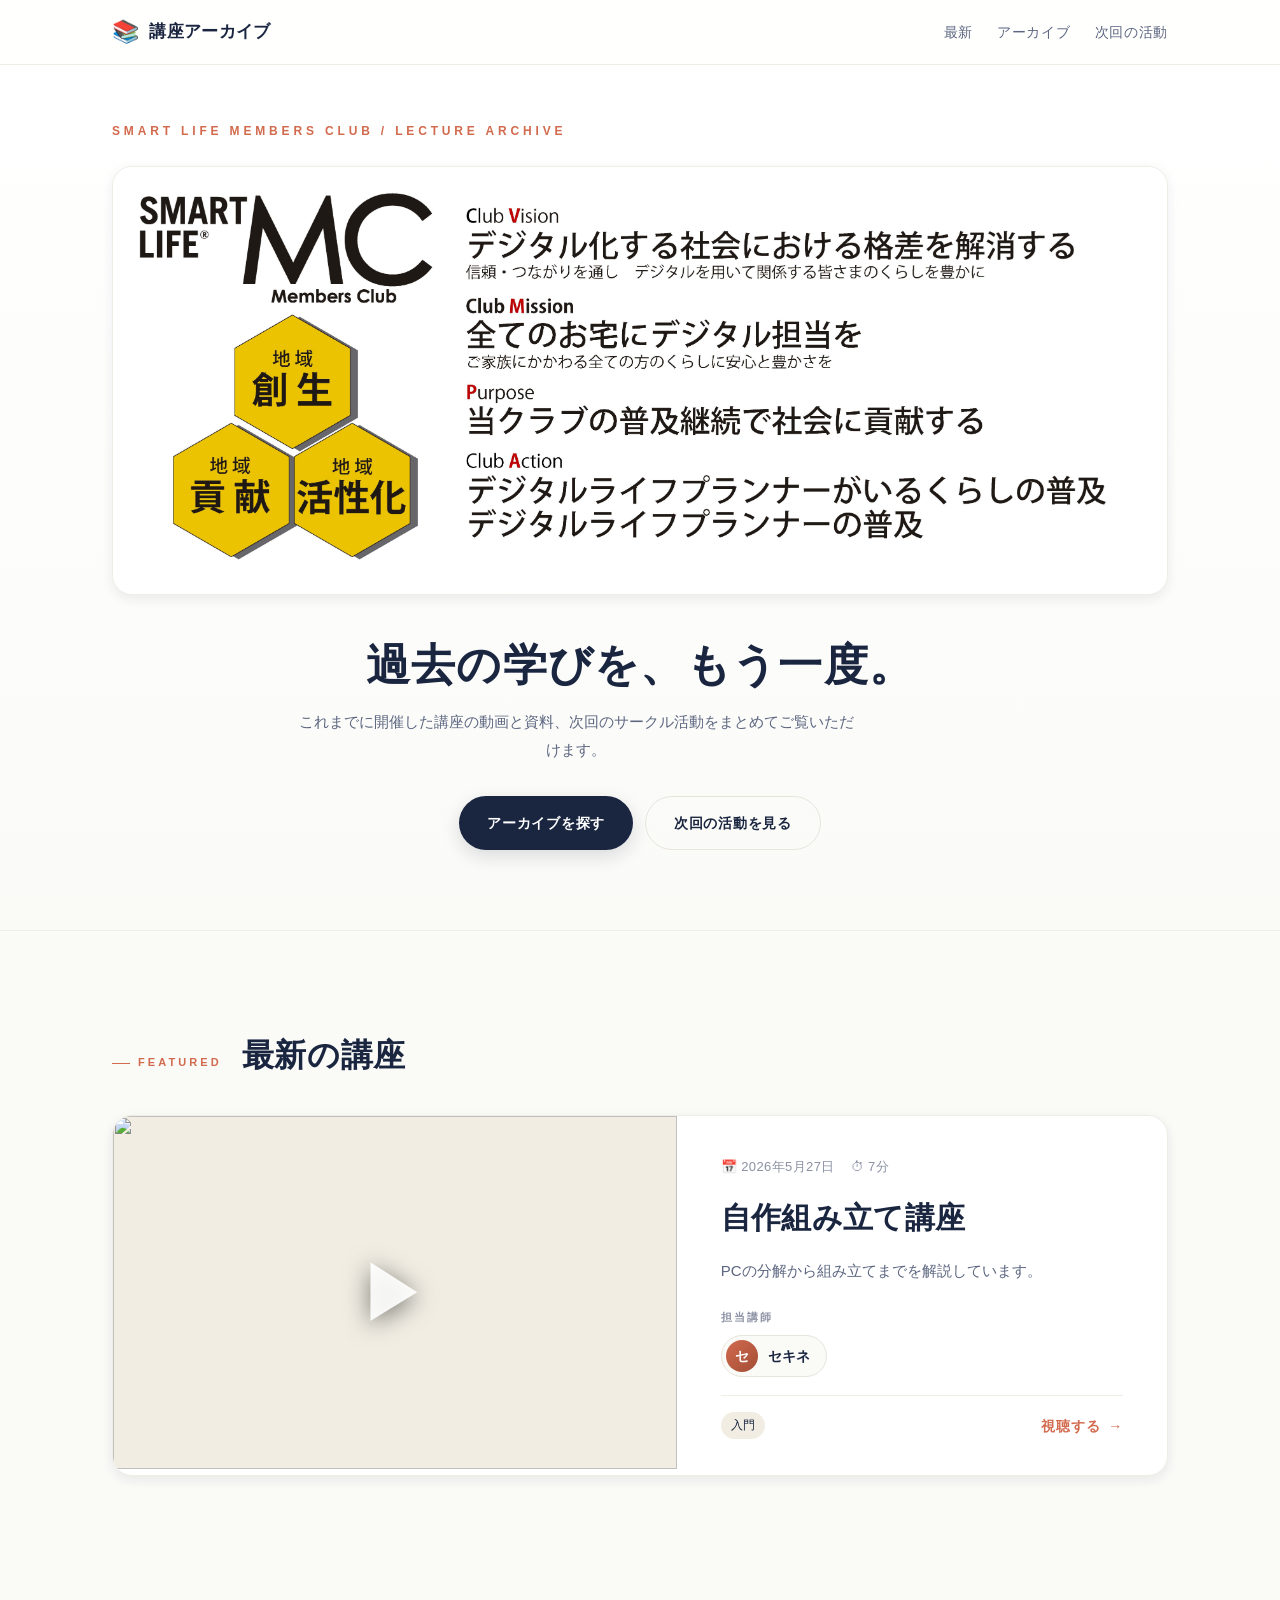
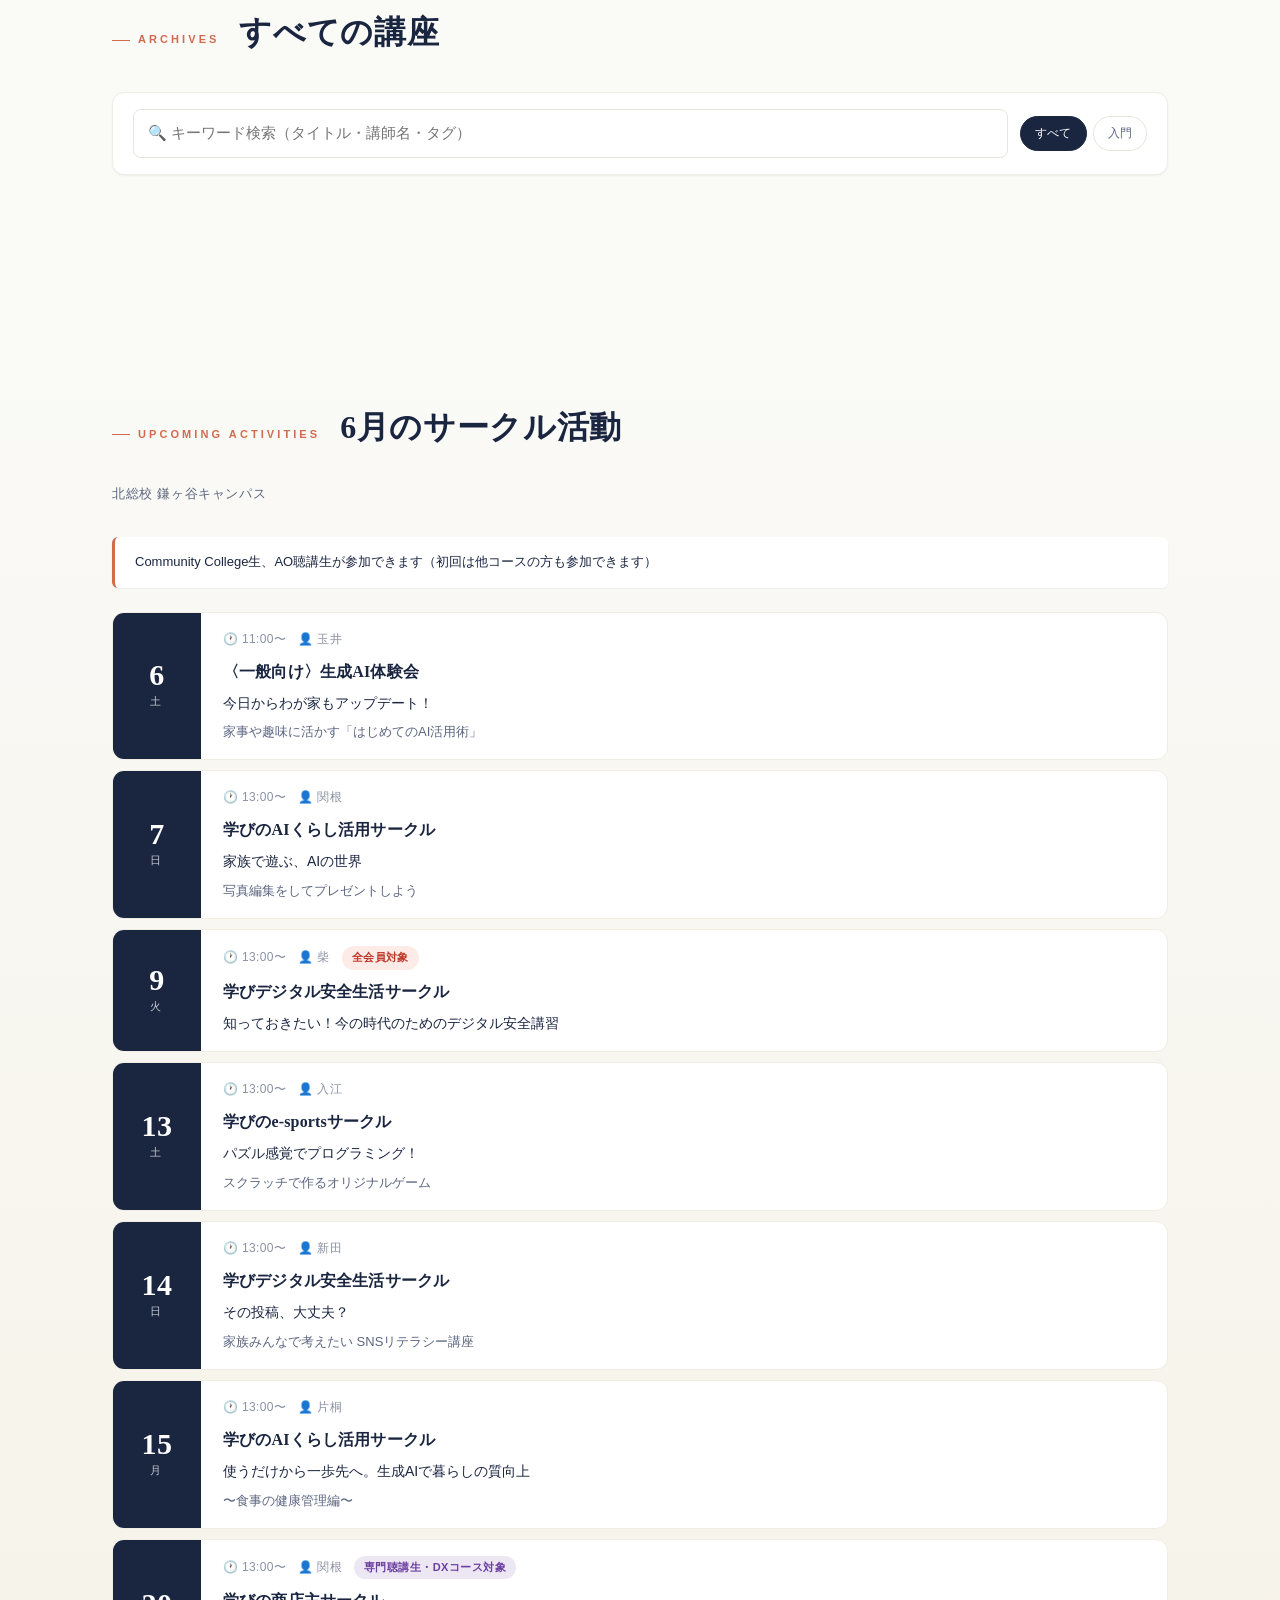
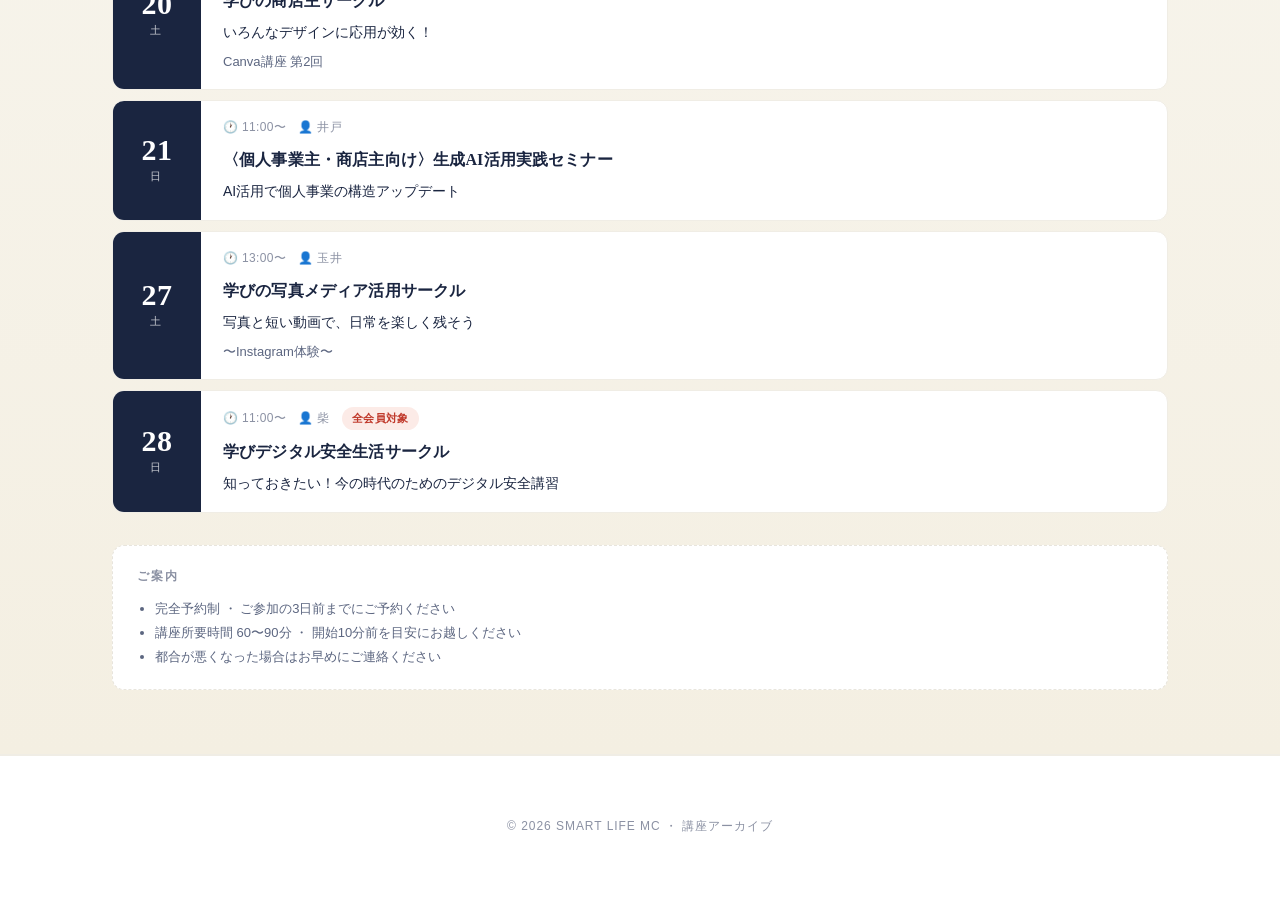
==== commit 7217c918: "UI: アーカイブを上、サークル活動を下に並び替え（CTA・ナビも対応）" ====
--- a/src/index.html
+++ b/src/index.html
@@ -8,7 +8,7 @@
   <meta property="og:title" content="SMART LIFE MC | 講座アーカイブ">
   <meta property="og:description" content="過去の講座と次回のサークル活動を、いつでも見返せるアーカイブです。">
   <meta property="og:type" content="website">
-  <link rel="stylesheet" href="css/style.css?v=9">
+  <link rel="stylesheet" href="css/style.css?v=10">
   <link rel="icon" href="data:image/svg+xml,<svg xmlns=%22http://www.w3.org/2000/svg%22 viewBox=%220 0 100 100%22><text y=%22.9em%22 font-size=%2290%22>📚</text></svg>">
 </head>
 <body>
@@ -19,9 +19,9 @@
         <span class="logo-text">講座アーカイブ</span>
       </a>
       <nav class="site-nav">
-        <a href="#schedule">次回の活動</a>
         <a href="#featured-section">最新</a>
         <a href="#courses">アーカイブ</a>
+        <a href="#schedule">次回の活動</a>
       </nav>
     </div>
   </header>
@@ -38,32 +38,9 @@
           <h1 class="hero-title">過去の学びを、もう一度。</h1>
           <p class="hero-sub">これまでに開催した講座の動画と資料、次回のサークル活動をまとめてご覧いただけます。</p>
           <div class="hero-actions">
-            <a href="#schedule" class="btn-pill btn-pill-primary">次回の活動を見る</a>
-            <a href="#courses" class="btn-pill btn-pill-ghost">アーカイブを探す</a>
+            <a href="#courses" class="btn-pill btn-pill-primary">アーカイブを探す</a>
+            <a href="#schedule" class="btn-pill btn-pill-ghost">次回の活動を見る</a>
           </div>
-        </div>
-      </div>
-    </section>
-
-    <!-- 次回のサークル活動 -->
-    <section id="schedule" class="schedule-section">
-      <div class="container">
-        <header class="section-header">
-          <p class="section-eyebrow">UPCOMING ACTIVITIES</p>
-          <h2 class="section-title"><span id="schedule-month-label">6月</span>のサークル活動</h2>
-          <p class="section-sub" id="schedule-campus">北総校 鎌ヶ谷キャンパス</p>
-        </header>
-
-        <div class="schedule-notice" id="schedule-notice">
-          <!-- JS -->
-        </div>
-
-        <ol class="schedule-list" id="schedule-list">
-          <!-- JS -->
-        </ol>
-
-        <div class="schedule-footnote" id="schedule-footnote">
-          <!-- JS -->
         </div>
       </div>
     </section>
@@ -97,6 +74,29 @@
         <p class="empty-state" id="empty-state" hidden>該当する講座が見つかりませんでした。</p>
       </div>
     </section>
+
+    <!-- 次回のサークル活動 -->
+    <section id="schedule" class="schedule-section">
+      <div class="container">
+        <header class="section-header">
+          <p class="section-eyebrow">UPCOMING ACTIVITIES</p>
+          <h2 class="section-title"><span id="schedule-month-label">6月</span>のサークル活動</h2>
+          <p class="section-sub" id="schedule-campus">北総校 鎌ヶ谷キャンパス</p>
+        </header>
+
+        <div class="schedule-notice" id="schedule-notice">
+          <!-- JS -->
+        </div>
+
+        <ol class="schedule-list" id="schedule-list">
+          <!-- JS -->
+        </ol>
+
+        <div class="schedule-footnote" id="schedule-footnote">
+          <!-- JS -->
+        </div>
+      </div>
+    </section>
   </main>
 
   <footer class="site-footer">
@@ -105,8 +105,8 @@
     </div>
   </footer>
 
-  <script src="data/courses.js?v=9"></script>
-  <script src="data/schedule.js?v=9"></script>
-  <script src="js/main.js?v=9"></script>
+  <script src="data/courses.js?v=10"></script>
+  <script src="data/schedule.js?v=10"></script>
+  <script src="js/main.js?v=10"></script>
 </body>
 </html>
